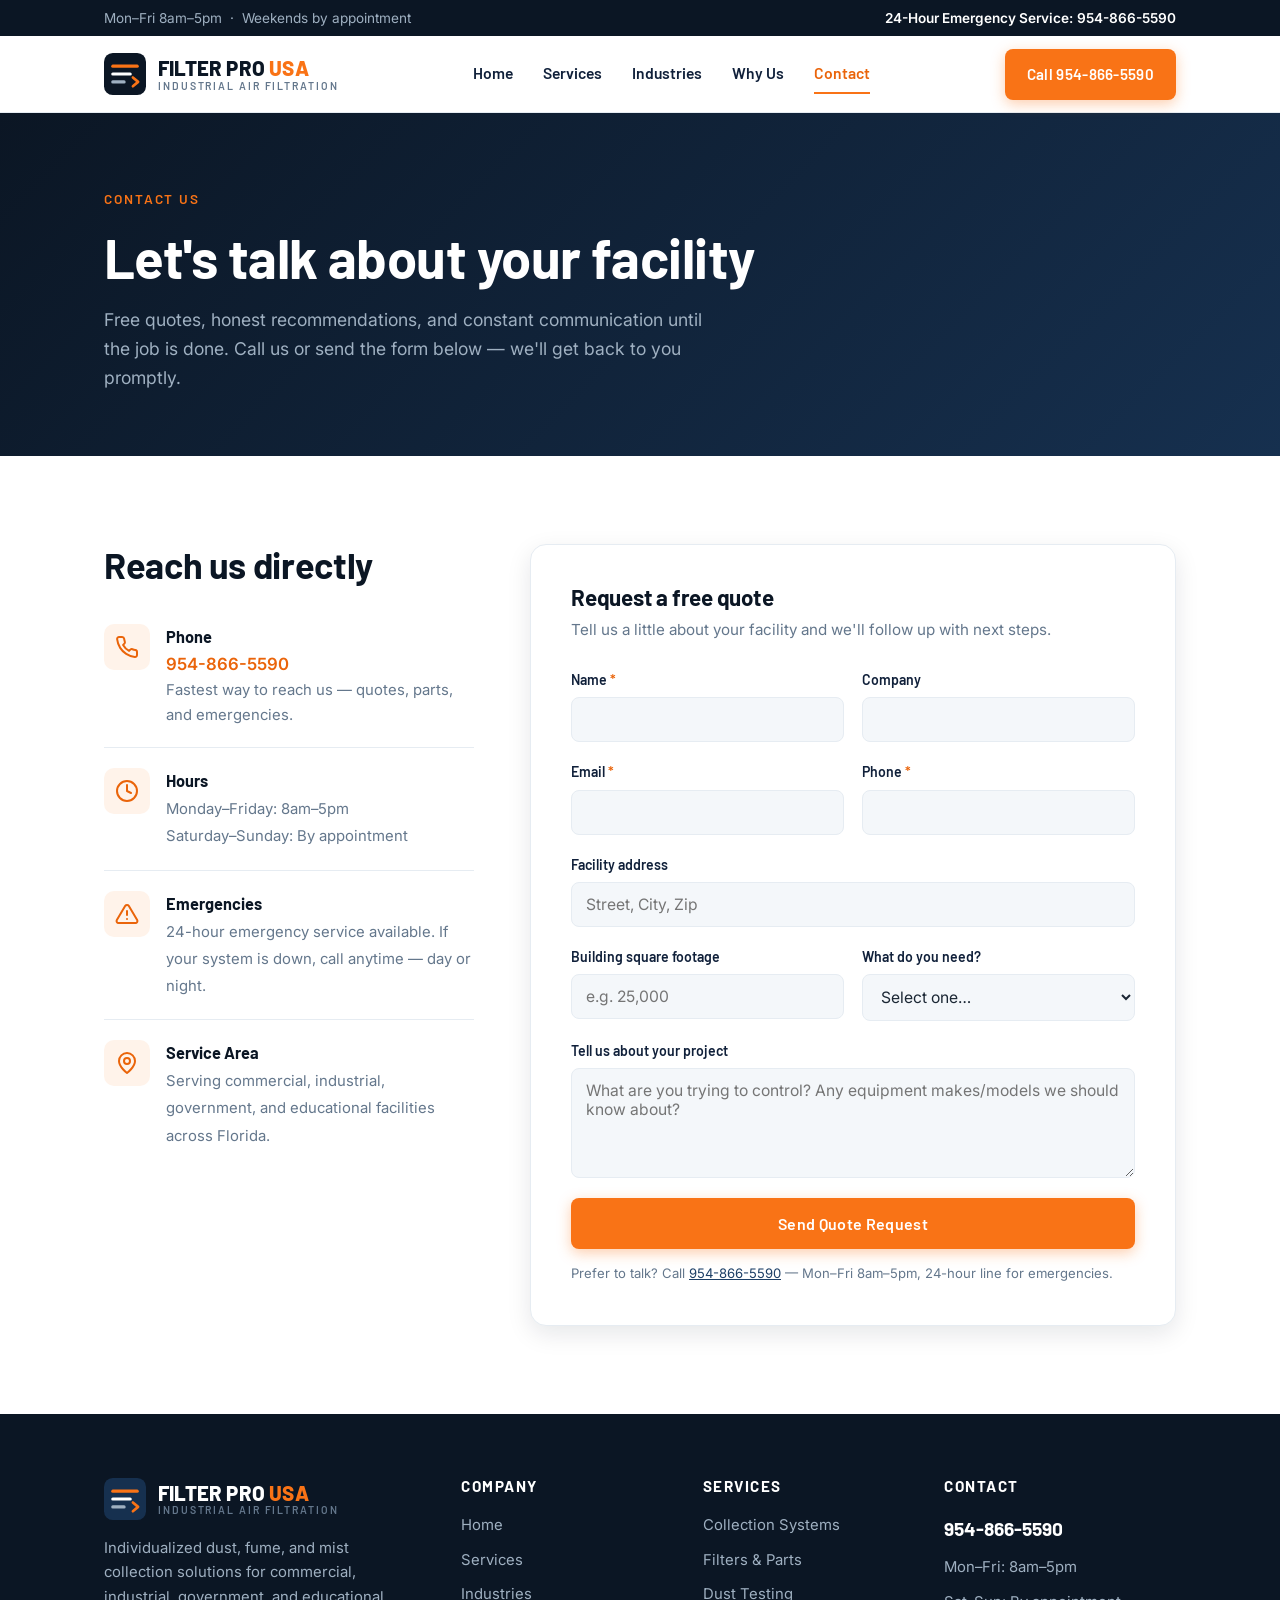
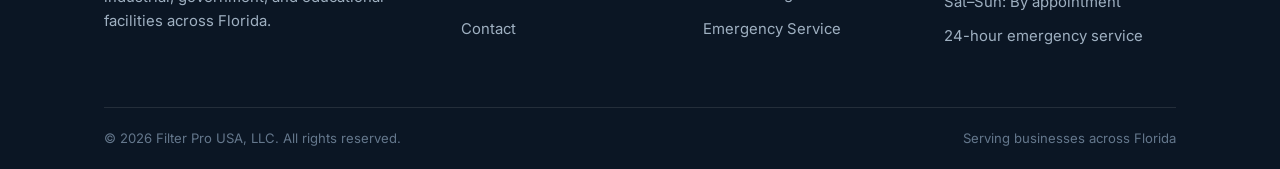
==== contact.html @ c7f6d7f3 "Rebuild Filter Pro USA website Complete ground-up rebuild of filterprousa.com as a static site:  - H" ====
<!DOCTYPE html>
<html lang="en">
<head>
  <meta charset="UTF-8">
  <meta name="viewport" content="width=device-width, initial-scale=1.0">
  <title>Contact Us | Filter Pro USA — Free Quotes, 954-866-5590</title>
  <meta name="description" content="Request a free quote from Filter Pro USA. Call 954-866-5590 — Mon–Fri 8am–5pm, weekends by appointment, 24-hour emergency service available across Florida.">
  <link rel="preconnect" href="https://fonts.googleapis.com">
  <link rel="preconnect" href="https://fonts.gstatic.com" crossorigin>
  <link href="https://fonts.googleapis.com/css2?family=Barlow:wght@600;700;800&family=Inter:wght@400;500;600&display=swap" rel="stylesheet">
  <link rel="stylesheet" href="css/styles.css">
  <link rel="icon" type="image/svg+xml" href="assets/favicon.svg">
</head>
<body>

  <div class="topbar">
    <div class="container">
      <div class="hours">
        <span>Mon–Fri 8am–5pm &nbsp;·&nbsp; Weekends by appointment</span>
      </div>
      <div>
        <strong>24-Hour Emergency Service:</strong>
        <a href="tel:9548665590">954-866-5590</a>
      </div>
    </div>
  </div>

  <header class="site-header">
    <div class="container nav-wrap">
      <a class="brand" href="index.html">
        <svg class="brand-mark" viewBox="0 0 48 48" fill="none" xmlns="http://www.w3.org/2000/svg" aria-hidden="true">
          <rect width="48" height="48" rx="10" fill="#0b1624"/>
          <path d="M10 15h28" stroke="#f97316" stroke-width="3.5" stroke-linecap="round"/>
          <path d="M10 24h20" stroke="#ffffff" stroke-width="3.5" stroke-linecap="round"/>
          <path d="M10 33h13" stroke="#9fb0c1" stroke-width="3.5" stroke-linecap="round"/>
          <path d="M33 28l6 5-6 5" stroke="#f97316" stroke-width="3" stroke-linecap="round" stroke-linejoin="round" fill="none"/>
        </svg>
        <span class="brand-text">
          <span class="brand-name">FILTER PRO <span>USA</span></span>
          <span class="brand-tag">Industrial Air Filtration</span>
        </span>
      </a>

      <nav class="main-nav" id="mainNav">
        <a href="index.html">Home</a>
        <a href="services.html">Services</a>
        <a href="index.html#industries">Industries</a>
        <a href="index.html#why-us">Why Us</a>
        <a href="contact.html" class="active">Contact</a>
      </nav>

      <div class="nav-cta">
        <a class="btn btn-primary" href="tel:9548665590">Call 954-866-5590</a>
      </div>

      <button class="nav-toggle" id="navToggle" aria-label="Toggle navigation" aria-expanded="false">
        <span></span><span></span><span></span>
      </button>
    </div>
  </header>

  <section class="page-hero">
    <div class="container">
      <span class="kicker">Contact Us</span>
      <h1>Let's talk about your facility</h1>
      <p>
        Free quotes, honest recommendations, and constant communication until the job
        is done. Call us or send the form below — we'll get back to you promptly.
      </p>
    </div>
  </section>

  <section class="block">
    <div class="container contact-layout">

      <div class="contact-info">
        <h2>Reach us directly</h2>

        <div class="info-card">
          <div class="svc-icon">
            <svg viewBox="0 0 24 24" fill="none" stroke="currentColor" stroke-width="2" stroke-linecap="round" stroke-linejoin="round" aria-hidden="true"><path d="M22 16.92v3a2 2 0 0 1-2.18 2 19.79 19.79 0 0 1-8.63-3.07 19.5 19.5 0 0 1-6-6 19.79 19.79 0 0 1-3.07-8.67A2 2 0 0 1 4.11 2h3a2 2 0 0 1 2 1.72c.127.96.361 1.903.7 2.81a2 2 0 0 1-.45 2.11L8.09 9.91a16 16 0 0 0 6 6l1.27-1.27a2 2 0 0 1 2.11-.45c.907.339 1.85.573 2.81.7A2 2 0 0 1 22 16.92z"/></svg>
          </div>
          <div>
            <strong>Phone</strong>
            <a href="tel:9548665590">954-866-5590</a>
            <p>Fastest way to reach us — quotes, parts, and emergencies.</p>
          </div>
        </div>

        <div class="info-card">
          <div class="svc-icon">
            <svg viewBox="0 0 24 24" fill="none" stroke="currentColor" stroke-width="2" stroke-linecap="round" stroke-linejoin="round" aria-hidden="true"><circle cx="12" cy="12" r="10"/><polyline points="12 6 12 12 16 14"/></svg>
          </div>
          <div>
            <strong>Hours</strong>
            <span>Monday–Friday: 8am–5pm<br>Saturday–Sunday: By appointment</span>
          </div>
        </div>

        <div class="info-card">
          <div class="svc-icon">
            <svg viewBox="0 0 24 24" fill="none" stroke="currentColor" stroke-width="2" stroke-linecap="round" stroke-linejoin="round" aria-hidden="true"><path d="M12 9v4"/><path d="M12 17h.01"/><path d="M10.29 3.86 1.82 18a2 2 0 0 0 1.71 3h16.94a2 2 0 0 0 1.71-3L13.71 3.86a2 2 0 0 0-3.42 0z"/></svg>
          </div>
          <div>
            <strong>Emergencies</strong>
            <span>24-hour emergency service available. If your system is down, call anytime — day or night.</span>
          </div>
        </div>

        <div class="info-card">
          <div class="svc-icon">
            <svg viewBox="0 0 24 24" fill="none" stroke="currentColor" stroke-width="2" stroke-linecap="round" stroke-linejoin="round" aria-hidden="true"><path d="M20 10c0 6-8 12-8 12s-8-6-8-12a8 8 0 0 1 16 0Z"/><circle cx="12" cy="10" r="3"/></svg>
          </div>
          <div>
            <strong>Service Area</strong>
            <span>Serving commercial, industrial, government, and educational facilities across Florida.</span>
          </div>
        </div>
      </div>

      <div class="contact-form-panel">
        <h2>Request a free quote</h2>
        <p>Tell us a little about your facility and we'll follow up with next steps.</p>

        <form id="quoteForm" method="POST" action="#">
          <div class="form-grid">
            <div class="form-field">
              <label for="name">Name <span class="req">*</span></label>
              <input type="text" id="name" name="name" required autocomplete="name">
            </div>
            <div class="form-field">
              <label for="company">Company</label>
              <input type="text" id="company" name="company" autocomplete="organization">
            </div>
            <div class="form-field">
              <label for="email">Email <span class="req">*</span></label>
              <input type="email" id="email" name="email" required autocomplete="email">
            </div>
            <div class="form-field">
              <label for="phone">Phone <span class="req">*</span></label>
              <input type="tel" id="phone" name="phone" required autocomplete="tel">
            </div>
            <div class="form-field full">
              <label for="address">Facility address</label>
              <input type="text" id="address" name="address" placeholder="Street, City, Zip" autocomplete="street-address">
            </div>
            <div class="form-field">
              <label for="sqft">Building square footage</label>
              <input type="text" id="sqft" name="sqft" inputmode="numeric" placeholder="e.g. 25,000">
            </div>
            <div class="form-field">
              <label for="topic">What do you need?</label>
              <select id="topic" name="topic">
                <option value="">Select one…</option>
                <option>New collection system</option>
                <option>Replacement filters / parts</option>
                <option>Combustible dust testing</option>
                <option>Service / repair</option>
                <option>Something else</option>
              </select>
            </div>
            <div class="form-field full">
              <label for="message">Tell us about your project</label>
              <textarea id="message" name="message" placeholder="What are you trying to control? Any equipment makes/models we should know about?"></textarea>
            </div>
          </div>

          <button class="btn btn-primary" type="submit">Send Quote Request</button>
          <p class="form-note">
            Prefer to talk? Call <a href="tel:9548665590">954-866-5590</a> — Mon–Fri 8am–5pm,
            24-hour line for emergencies.
          </p>
        </form>
      </div>

    </div>
  </section>

  <footer class="site-footer">
    <div class="container">
      <div class="footer-grid">
        <div class="footer-brand">
          <a class="brand" href="index.html">
            <svg class="brand-mark" viewBox="0 0 48 48" fill="none" xmlns="http://www.w3.org/2000/svg" aria-hidden="true">
              <rect width="48" height="48" rx="10" fill="#16304f"/>
              <path d="M10 15h28" stroke="#f97316" stroke-width="3.5" stroke-linecap="round"/>
              <path d="M10 24h20" stroke="#ffffff" stroke-width="3.5" stroke-linecap="round"/>
              <path d="M10 33h13" stroke="#9fb0c1" stroke-width="3.5" stroke-linecap="round"/>
              <path d="M33 28l6 5-6 5" stroke="#f97316" stroke-width="3" stroke-linecap="round" stroke-linejoin="round" fill="none"/>
            </svg>
            <span class="brand-text">
              <span class="brand-name">FILTER PRO <span>USA</span></span>
              <span class="brand-tag">Industrial Air Filtration</span>
            </span>
          </a>
          <p>Individualized dust, fume, and mist collection solutions for commercial, industrial, government, and educational facilities across Florida.</p>
        </div>

        <div>
          <h4>Company</h4>
          <ul>
            <li><a href="index.html">Home</a></li>
            <li><a href="services.html">Services</a></li>
            <li><a href="index.html#industries">Industries</a></li>
            <li><a href="contact.html">Contact</a></li>
          </ul>
        </div>

        <div>
          <h4>Services</h4>
          <ul>
            <li><a href="services.html#collection">Collection Systems</a></li>
            <li><a href="services.html#filters">Filters &amp; Parts</a></li>
            <li><a href="services.html#testing">Dust Testing</a></li>
            <li><a href="services.html#service">Emergency Service</a></li>
          </ul>
        </div>

        <div>
          <h4>Contact</h4>
          <ul>
            <li><a class="footer-phone" href="tel:9548665590">954-866-5590</a></li>
            <li>Mon–Fri: 8am–5pm</li>
            <li>Sat–Sun: By appointment</li>
            <li>24-hour emergency service</li>
          </ul>
        </div>
      </div>

      <div class="footer-bottom">
        <span>© 2026 Filter Pro USA, LLC. All rights reserved.</span>
        <span>Serving businesses across Florida</span>
      </div>
    </div>
  </footer>

  <a class="mobile-call" href="tel:9548665590">📞 Call 954-866-5590</a>

  <script src="js/main.js"></script>
</body>
</html>
---- css/styles.css ----
/* ============================================
   Filter Pro USA — Site Styles
   ============================================ */

:root {
  --navy-900: #0b1624;
  --navy-800: #10203a;
  --navy-700: #16304f;
  --navy-600: #1d3f66;
  --steel-100: #f4f7fa;
  --steel-200: #e6ecf2;
  --steel-400: #9fb0c1;
  --steel-500: #64778c;
  --ink: #1b2734;
  --orange-500: #f97316;
  --orange-600: #ea640a;
  --orange-050: #fff3ea;
  --white: #ffffff;
  --radius: 12px;
  --shadow-sm: 0 1px 3px rgba(11, 22, 36, 0.08);
  --shadow-md: 0 8px 24px rgba(11, 22, 36, 0.10);
  --shadow-lg: 0 16px 48px rgba(11, 22, 36, 0.16);
  --container: 1120px;
  --font-head: "Barlow", "Helvetica Neue", Arial, sans-serif;
  --font-body: "Inter", -apple-system, BlinkMacSystemFont, "Segoe UI", Roboto, sans-serif;
}

* { margin: 0; padding: 0; box-sizing: border-box; }

html { scroll-behavior: smooth; }

body {
  font-family: var(--font-body);
  font-size: 16.5px;
  line-height: 1.65;
  color: var(--ink);
  background: var(--white);
  -webkit-font-smoothing: antialiased;
}

img, svg { max-width: 100%; display: block; }

a { color: var(--navy-600); }

.container {
  max-width: var(--container);
  margin: 0 auto;
  padding: 0 24px;
}

/* ---------- Typography ---------- */

h1, h2, h3, h4 {
  font-family: var(--font-head);
  font-weight: 700;
  line-height: 1.15;
  color: var(--navy-900);
  letter-spacing: -0.01em;
}

h1 { font-size: clamp(2.1rem, 4.6vw, 3.4rem); }
h2 { font-size: clamp(1.6rem, 3vw, 2.25rem); }
h3 { font-size: 1.25rem; }

.kicker {
  display: inline-block;
  font-family: var(--font-head);
  font-weight: 600;
  font-size: 0.85rem;
  letter-spacing: 0.14em;
  text-transform: uppercase;
  color: var(--orange-600);
  margin-bottom: 12px;
}

.section-intro {
  max-width: 640px;
  color: var(--steel-500);
  margin-top: 14px;
  font-size: 1.05rem;
}

/* ---------- Buttons ---------- */

.btn {
  display: inline-flex;
  align-items: center;
  gap: 9px;
  font-family: var(--font-head);
  font-weight: 600;
  font-size: 1rem;
  letter-spacing: 0.02em;
  padding: 14px 26px;
  border-radius: 8px;
  text-decoration: none;
  border: 2px solid transparent;
  cursor: pointer;
  transition: transform 0.15s ease, box-shadow 0.15s ease, background 0.15s ease;
}

.btn:hover { transform: translateY(-1px); }
.btn:active { transform: translateY(0); }

.btn-primary {
  background: var(--orange-500);
  color: #fff;
  box-shadow: 0 4px 14px rgba(249, 115, 22, 0.35);
}
.btn-primary:hover { background: var(--orange-600); }

.btn-outline-light {
  border-color: rgba(255, 255, 255, 0.45);
  color: #fff;
  background: rgba(255, 255, 255, 0.06);
}
.btn-outline-light:hover { background: rgba(255, 255, 255, 0.14); }

.btn-outline-dark {
  border-color: var(--navy-700);
  color: var(--navy-800);
  background: transparent;
}
.btn-outline-dark:hover { background: var(--steel-100); }

/* ---------- Top utility bar ---------- */

.topbar {
  background: var(--navy-900);
  color: var(--steel-400);
  font-size: 0.85rem;
  padding: 7px 0;
}

.topbar .container {
  display: flex;
  justify-content: space-between;
  align-items: center;
  gap: 16px;
}

.topbar strong { color: #fff; font-weight: 600; }
.topbar a { color: #fff; text-decoration: none; font-weight: 600; }
.topbar a:hover { color: var(--orange-500); }

.topbar .hours { display: flex; align-items: center; gap: 8px; }

/* ---------- Header / Nav ---------- */

.site-header {
  position: sticky;
  top: 0;
  z-index: 50;
  background: rgba(255, 255, 255, 0.96);
  backdrop-filter: blur(8px);
  border-bottom: 1px solid var(--steel-200);
}

.nav-wrap {
  display: flex;
  align-items: center;
  justify-content: space-between;
  height: 76px;
  gap: 24px;
}

.brand {
  display: flex;
  align-items: center;
  gap: 12px;
  text-decoration: none;
}

.brand-mark {
  width: 42px;
  height: 42px;
  flex-shrink: 0;
}

.brand-text {
  font-family: var(--font-head);
  line-height: 1.05;
  white-space: nowrap;
}

.brand-text .brand-name {
  display: block;
  font-size: 1.28rem;
  font-weight: 800;
  color: var(--navy-900);
  letter-spacing: 0.01em;
}

.brand-text .brand-name span { color: var(--orange-500); }

.brand-text .brand-tag {
  display: block;
  font-size: 0.66rem;
  font-weight: 600;
  letter-spacing: 0.18em;
  text-transform: uppercase;
  color: var(--steel-500);
}

.main-nav {
  display: flex;
  align-items: center;
  gap: 30px;
}

.main-nav a {
  font-family: var(--font-head);
  font-weight: 600;
  font-size: 0.98rem;
  white-space: nowrap;
  color: var(--navy-800);
  text-decoration: none;
  padding: 6px 0;
  border-bottom: 2px solid transparent;
  transition: color 0.15s ease, border-color 0.15s ease;
}

.main-nav a:hover { color: var(--orange-600); }
.main-nav a.active {
  color: var(--orange-600);
  border-bottom-color: var(--orange-500);
}

.nav-cta { white-space: nowrap; }
.nav-cta .btn { padding: 11px 20px; font-size: 0.95rem; }

.nav-toggle {
  display: none;
  background: none;
  border: none;
  cursor: pointer;
  padding: 8px;
}

.nav-toggle span {
  display: block;
  width: 24px;
  height: 2.5px;
  background: var(--navy-900);
  margin: 5px 0;
  border-radius: 2px;
  transition: transform 0.2s ease, opacity 0.2s ease;
}

/* ---------- Hero ---------- */

.hero {
  position: relative;
  background: linear-gradient(135deg, var(--navy-900) 0%, var(--navy-800) 55%, var(--navy-700) 100%);
  color: #fff;
  overflow: hidden;
}

.hero-flow {
  position: absolute;
  inset: 0;
  width: 100%;
  height: 100%;
  opacity: 0.55;
  pointer-events: none;
}

.hero-inner {
  position: relative;
  padding: 96px 0 110px;
  max-width: 660px;
}

.hero h1 { color: #fff; margin: 18px 0 20px; }
.hero h1 em {
  font-style: normal;
  color: var(--orange-500);
}

.hero p.lede {
  font-size: 1.15rem;
  color: var(--steel-400);
  max-width: 560px;
  margin-bottom: 34px;
}

.hero .kicker { color: var(--orange-500); }

.hero-actions { display: flex; gap: 14px; flex-wrap: wrap; }

.hero-badges {
  display: flex;
  flex-wrap: wrap;
  gap: 10px 26px;
  margin-top: 44px;
  padding-top: 26px;
  border-top: 1px solid rgba(255, 255, 255, 0.14);
}

.hero-badges li {
  list-style: none;
  display: flex;
  align-items: center;
  gap: 9px;
  font-size: 0.92rem;
  font-weight: 500;
  color: var(--steel-200);
}

.hero-badges svg { width: 18px; height: 18px; color: var(--orange-500); flex-shrink: 0; }

/* ---------- Trust strip ---------- */

.trust-strip {
  background: var(--navy-800);
  border-top: 1px solid rgba(255,255,255,0.08);
}

.trust-strip .container {
  display: grid;
  grid-template-columns: repeat(4, 1fr);
  gap: 20px;
  padding-top: 26px;
  padding-bottom: 26px;
}

.trust-item {
  display: flex;
  gap: 14px;
  align-items: flex-start;
}

.trust-item svg {
  width: 26px;
  height: 26px;
  color: var(--orange-500);
  flex-shrink: 0;
  margin-top: 2px;
}

.trust-item strong {
  display: block;
  font-family: var(--font-head);
  color: #fff;
  font-size: 0.98rem;
}

.trust-item small { color: var(--steel-400); font-size: 0.82rem; line-height: 1.4; display: block; }

/* ---------- Sections ---------- */

section.block { padding: 88px 0; }
section.block.tint { background: var(--steel-100); }

.section-head { margin-bottom: 48px; }
.section-head.center { text-align: center; }
.section-head.center .section-intro { margin-left: auto; margin-right: auto; }

/* ---------- Service cards ---------- */

.card-grid {
  display: grid;
  grid-template-columns: repeat(auto-fit, minmax(250px, 1fr));
  gap: 24px;
}

.svc-card {
  background: var(--white);
  border: 1px solid var(--steel-200);
  border-radius: var(--radius);
  padding: 30px 26px;
  box-shadow: var(--shadow-sm);
  display: flex;
  flex-direction: column;
  transition: box-shadow 0.2s ease, transform 0.2s ease, border-color 0.2s ease;
}

.svc-card:hover {
  box-shadow: var(--shadow-md);
  transform: translateY(-3px);
  border-color: var(--steel-400);
}

.svc-icon {
  width: 52px;
  height: 52px;
  border-radius: 10px;
  background: var(--orange-050);
  color: var(--orange-600);
  display: flex;
  align-items: center;
  justify-content: center;
  margin-bottom: 20px;
}

.svc-icon svg { width: 28px; height: 28px; }

.svc-card h3 { margin-bottom: 10px; }
.svc-card p { color: var(--steel-500); font-size: 0.96rem; flex-grow: 1; }

.svc-card .learn {
  margin-top: 18px;
  font-family: var(--font-head);
  font-weight: 600;
  font-size: 0.92rem;
  color: var(--orange-600);
  text-decoration: none;
  display: inline-flex;
  align-items: center;
  gap: 6px;
}
.svc-card .learn:hover { text-decoration: underline; }

/* ---------- Industries ---------- */

.industry-grid {
  display: grid;
  grid-template-columns: repeat(auto-fit, minmax(220px, 1fr));
  gap: 16px;
}

.industry {
  display: flex;
  align-items: center;
  gap: 14px;
  background: var(--white);
  border: 1px solid var(--steel-200);
  border-radius: 10px;
  padding: 18px 20px;
  font-family: var(--font-head);
  font-weight: 600;
  color: var(--navy-800);
  box-shadow: var(--shadow-sm);
}

.industry svg {
  width: 24px;
  height: 24px;
  color: var(--orange-500);
  flex-shrink: 0;
}

/* ---------- Why us / split ---------- */

.split {
  display: grid;
  grid-template-columns: 1fr 1fr;
  gap: 64px;
  align-items: center;
}

.why-list { list-style: none; margin-top: 8px; }

.why-list li {
  display: flex;
  gap: 16px;
  padding: 18px 0;
  border-bottom: 1px solid var(--steel-200);
}

.why-list li:last-child { border-bottom: none; }

.why-list .check {
  width: 30px;
  height: 30px;
  border-radius: 50%;
  background: var(--orange-050);
  color: var(--orange-600);
  display: flex;
  align-items: center;
  justify-content: center;
  flex-shrink: 0;
  margin-top: 3px;
}

.why-list .check svg { width: 16px; height: 16px; }

.why-list strong {
  display: block;
  font-family: var(--font-head);
  font-size: 1.06rem;
  color: var(--navy-900);
  margin-bottom: 3px;
}

.why-list p { color: var(--steel-500); font-size: 0.95rem; }

/* Stat panel */
.stat-panel {
  background: linear-gradient(160deg, var(--navy-800), var(--navy-900));
  border-radius: 16px;
  padding: 44px 40px;
  color: #fff;
  box-shadow: var(--shadow-lg);
}

.stat-panel h3 { color: #fff; font-size: 1.35rem; margin-bottom: 26px; }

.stat-grid {
  display: grid;
  grid-template-columns: 1fr 1fr;
  gap: 26px 20px;
}

.stat b {
  display: block;
  font-family: var(--font-head);
  font-size: 1.9rem;
  font-weight: 800;
  color: var(--orange-500);
  line-height: 1.1;
}

.stat span { font-size: 0.88rem; color: var(--steel-400); }

/* ---------- Process ---------- */

.process-grid {
  display: grid;
  grid-template-columns: repeat(4, 1fr);
  gap: 24px;
  counter-reset: step;
}

.step {
  position: relative;
  background: var(--white);
  border: 1px solid var(--steel-200);
  border-radius: var(--radius);
  padding: 28px 24px 24px;
  box-shadow: var(--shadow-sm);
}

.step-num {
  font-family: var(--font-head);
  font-weight: 800;
  font-size: 2.4rem;
  color: var(--steel-200);
  line-height: 1;
  margin-bottom: 12px;
}

.step h3 { font-size: 1.08rem; margin-bottom: 8px; }
.step p { color: var(--steel-500); font-size: 0.92rem; }

/* ---------- CTA band ---------- */

.cta-band {
  background: linear-gradient(120deg, var(--navy-900), var(--navy-700));
  color: #fff;
  padding: 72px 0;
  position: relative;
  overflow: hidden;
}

.cta-band .container {
  display: flex;
  align-items: center;
  justify-content: space-between;
  gap: 36px;
  flex-wrap: wrap;
  position: relative;
}

.cta-band h2 { color: #fff; margin-bottom: 10px; }
.cta-band p { color: var(--steel-400); max-width: 480px; }

.cta-actions { display: flex; gap: 14px; flex-wrap: wrap; }

.cta-phone {
  display: block;
  font-family: var(--font-head);
  font-weight: 800;
  font-size: 1.6rem;
  color: #fff;
  text-decoration: none;
  margin-top: 6px;
}
.cta-phone:hover { color: var(--orange-500); }

/* ---------- Page hero (interior pages) ---------- */

.page-hero {
  background: linear-gradient(135deg, var(--navy-900), var(--navy-700));
  color: #fff;
  padding: 72px 0 64px;
  position: relative;
  overflow: hidden;
}

.page-hero h1 { color: #fff; margin-top: 14px; }
.page-hero p {
  color: var(--steel-400);
  max-width: 620px;
  margin-top: 16px;
  font-size: 1.1rem;
}
.page-hero .kicker { color: var(--orange-500); margin-bottom: 0; }

/* ---------- Service detail rows ---------- */

.svc-detail {
  display: grid;
  grid-template-columns: 88px 1fr;
  gap: 28px;
  padding: 44px 0;
  border-bottom: 1px solid var(--steel-200);
}

.svc-detail:last-of-type { border-bottom: none; }

.svc-detail .svc-icon {
  width: 72px;
  height: 72px;
  border-radius: 14px;
  margin-bottom: 0;
}

.svc-detail .svc-icon svg { width: 36px; height: 36px; }

.svc-detail h2 { font-size: 1.5rem; margin-bottom: 12px; }
.svc-detail p { color: var(--steel-500); max-width: 720px; }

.svc-detail ul {
  margin: 16px 0 0;
  padding-left: 0;
  list-style: none;
  display: grid;
  grid-template-columns: repeat(auto-fit, minmax(260px, 1fr));
  gap: 10px 28px;
}

.svc-detail ul li {
  display: flex;
  align-items: flex-start;
  gap: 10px;
  font-size: 0.95rem;
  color: var(--ink);
}

.svc-detail ul li svg {
  width: 17px;
  height: 17px;
  color: var(--orange-500);
  flex-shrink: 0;
  margin-top: 4px;
}

.svc-detail .btn { margin-top: 22px; }

/* ---------- Contact page ---------- */

.contact-layout {
  display: grid;
  grid-template-columns: 1fr 1.25fr;
  gap: 56px;
  align-items: start;
}

.contact-info h2 { margin-bottom: 18px; }

.info-card {
  display: flex;
  gap: 16px;
  align-items: flex-start;
  padding: 20px 0;
  border-bottom: 1px solid var(--steel-200);
}

.info-card:last-child { border-bottom: none; }

.info-card .svc-icon {
  width: 46px;
  height: 46px;
  margin-bottom: 0;
  flex-shrink: 0;
}

.info-card .svc-icon svg { width: 24px; height: 24px; }

.info-card strong {
  display: block;
  font-family: var(--font-head);
  font-size: 1.02rem;
  color: var(--navy-900);
}

.info-card a {
  color: var(--orange-600);
  font-weight: 600;
  text-decoration: none;
  font-size: 1.05rem;
}
.info-card a:hover { text-decoration: underline; }

.info-card p, .info-card span { color: var(--steel-500); font-size: 0.93rem; }

.contact-form-panel {
  background: var(--white);
  border: 1px solid var(--steel-200);
  border-radius: 16px;
  padding: 40px;
  box-shadow: var(--shadow-md);
}

.contact-form-panel h2 { font-size: 1.4rem; margin-bottom: 6px; }
.contact-form-panel > p { color: var(--steel-500); font-size: 0.95rem; margin-bottom: 26px; }

.form-grid {
  display: grid;
  grid-template-columns: 1fr 1fr;
  gap: 18px;
}

.form-field { display: flex; flex-direction: column; gap: 6px; }
.form-field.full { grid-column: 1 / -1; }

.form-field label {
  font-family: var(--font-head);
  font-weight: 600;
  font-size: 0.88rem;
  color: var(--navy-800);
}

.form-field label .req { color: var(--orange-600); }

.form-field input,
.form-field select,
.form-field textarea {
  font-family: var(--font-body);
  font-size: 0.98rem;
  padding: 12px 14px;
  border: 1.5px solid var(--steel-200);
  border-radius: 8px;
  background: var(--steel-100);
  color: var(--ink);
  transition: border-color 0.15s ease, background 0.15s ease;
}

.form-field input:focus,
.form-field select:focus,
.form-field textarea:focus {
  outline: none;
  border-color: var(--orange-500);
  background: #fff;
}

.form-field textarea { resize: vertical; min-height: 110px; }

.form-note { font-size: 0.82rem; color: var(--steel-500); margin-top: 14px; }

.contact-form-panel .btn { width: 100%; justify-content: center; margin-top: 20px; }

/* ---------- Footer ---------- */

.site-footer {
  background: var(--navy-900);
  color: var(--steel-400);
  padding: 64px 0 0;
  font-size: 0.93rem;
}

.footer-grid {
  display: grid;
  grid-template-columns: 1.6fr 1fr 1fr 1.2fr;
  gap: 48px;
  padding-bottom: 48px;
}

.site-footer h4 {
  color: #fff;
  font-size: 0.95rem;
  letter-spacing: 0.1em;
  text-transform: uppercase;
  margin-bottom: 18px;
}

.site-footer ul { list-style: none; }
.site-footer li { margin-bottom: 10px; }

.site-footer a { color: var(--steel-400); text-decoration: none; }
.site-footer a:hover { color: var(--orange-500); }

.footer-brand .brand-text .brand-name { color: #fff; }
.footer-brand .brand-text .brand-tag { color: var(--steel-500); }
.footer-brand p { margin-top: 16px; max-width: 300px; }

.footer-phone {
  font-family: var(--font-head);
  font-weight: 700;
  font-size: 1.2rem;
  color: #fff !important;
}

.footer-bottom {
  border-top: 1px solid rgba(255,255,255,0.1);
  padding: 20px 0;
  display: flex;
  justify-content: space-between;
  gap: 12px;
  flex-wrap: wrap;
  font-size: 0.82rem;
  color: var(--steel-500);
}

/* ---------- Sticky mobile call button ---------- */

.mobile-call {
  display: none;
  position: fixed;
  bottom: 18px;
  left: 16px;
  right: 16px;
  z-index: 60;
  background: var(--orange-500);
  color: #fff;
  font-family: var(--font-head);
  font-weight: 700;
  font-size: 1.05rem;
  text-align: center;
  text-decoration: none;
  padding: 15px;
  border-radius: 12px;
  box-shadow: 0 8px 24px rgba(249, 115, 22, 0.45);
}

/* ---------- Responsive ---------- */

@media (max-width: 960px) {
  .trust-strip .container { grid-template-columns: repeat(2, 1fr); }
  .split { grid-template-columns: 1fr; gap: 44px; }
  .process-grid { grid-template-columns: repeat(2, 1fr); }
  .contact-layout { grid-template-columns: 1fr; gap: 44px; }
  .footer-grid { grid-template-columns: 1fr 1fr; gap: 36px; }
}

@media (max-width: 920px) {
  .nav-toggle { display: block; }
  .nav-cta { display: none; }

  .main-nav {
    position: absolute;
    top: 76px;
    left: 0;
    right: 0;
    background: #fff;
    flex-direction: column;
    align-items: stretch;
    gap: 0;
    border-bottom: 1px solid var(--steel-200);
    box-shadow: var(--shadow-md);
    display: none;
  }

  .main-nav.open { display: flex; }

  .main-nav a {
    padding: 16px 24px;
    border-bottom: 1px solid var(--steel-100);
  }

  .main-nav a.active { border-bottom-color: var(--steel-100); }
}

@media (max-width: 760px) {
  .topbar .hours { display: none; }

  .hero-inner { padding: 64px 0 72px; }

  section.block { padding: 64px 0; }

  .svc-detail { grid-template-columns: 1fr; gap: 18px; }
  .svc-detail .svc-icon { width: 56px; height: 56px; }

  .form-grid { grid-template-columns: 1fr; }
  .contact-form-panel { padding: 28px 22px; }

  .process-grid { grid-template-columns: 1fr; }

  .stat-panel { padding: 32px 26px; }

  .mobile-call { display: block; }

  .site-footer { padding-bottom: 70px; }
}
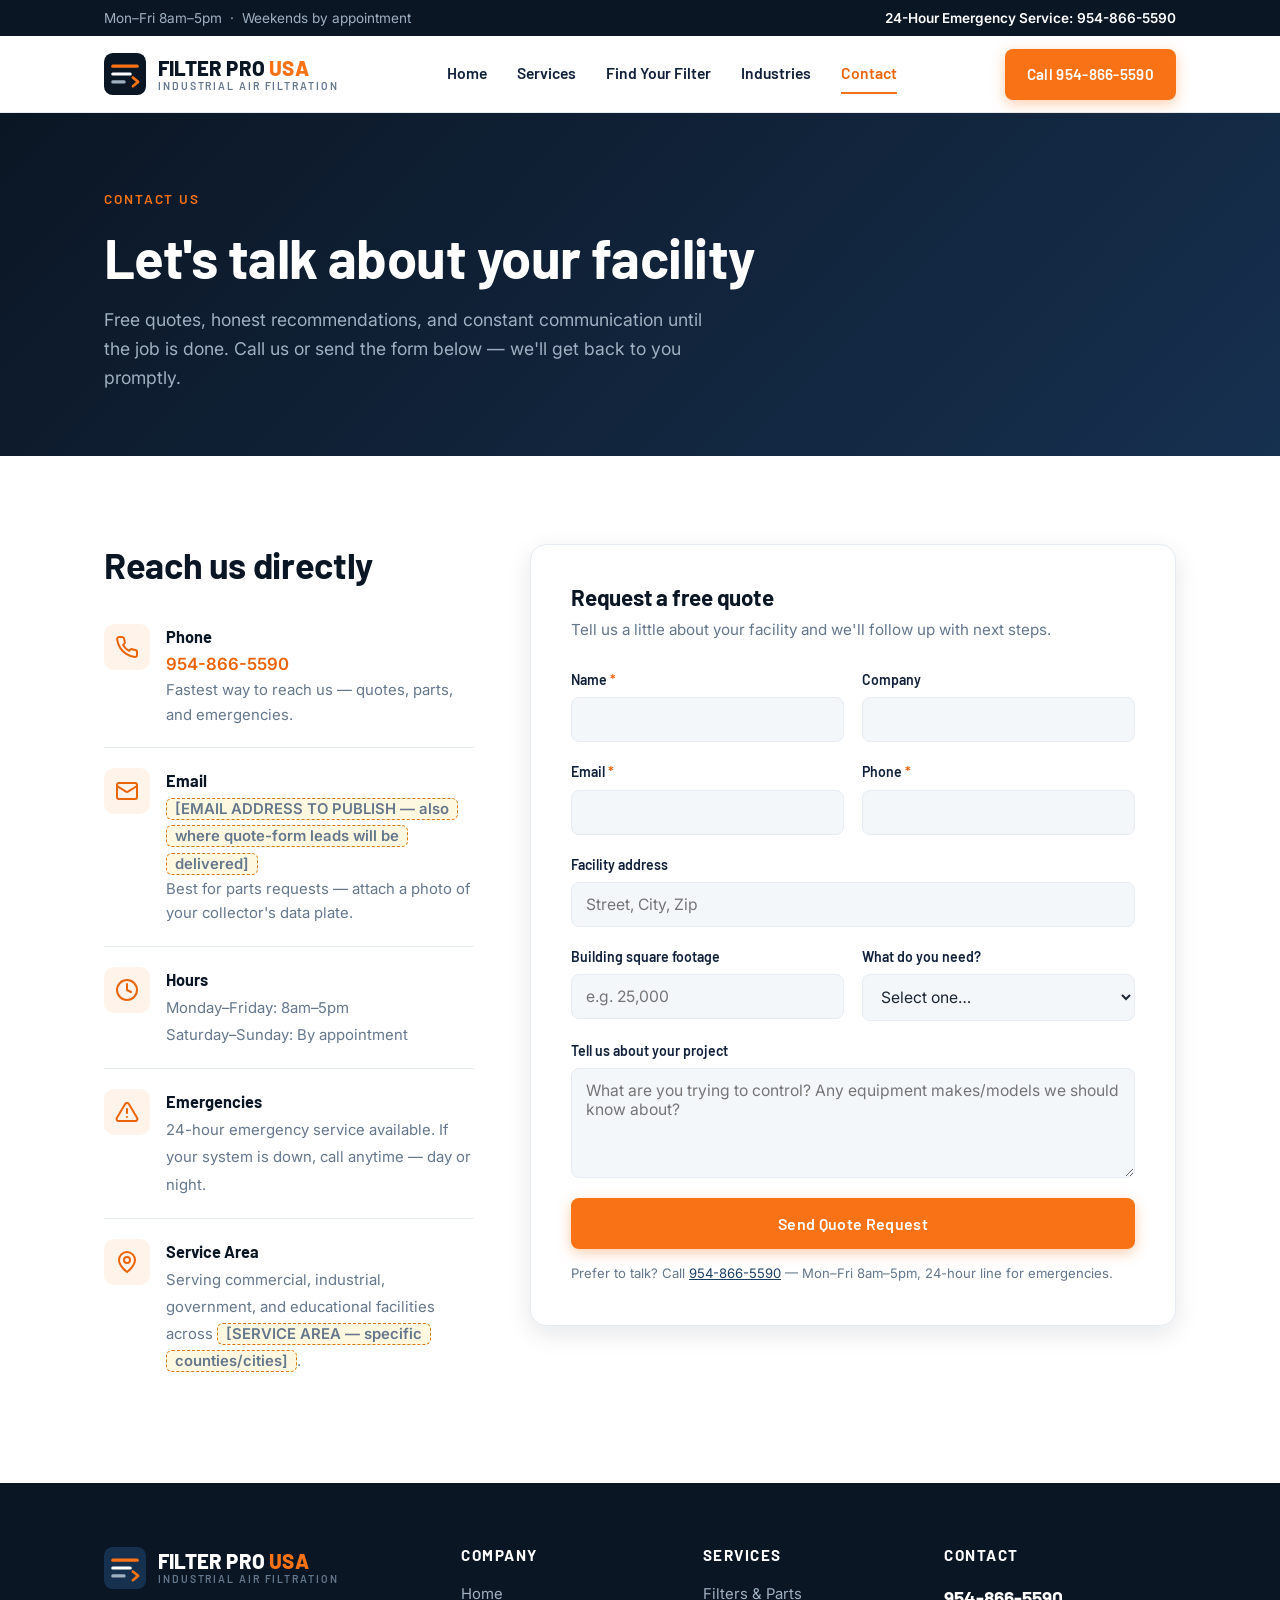
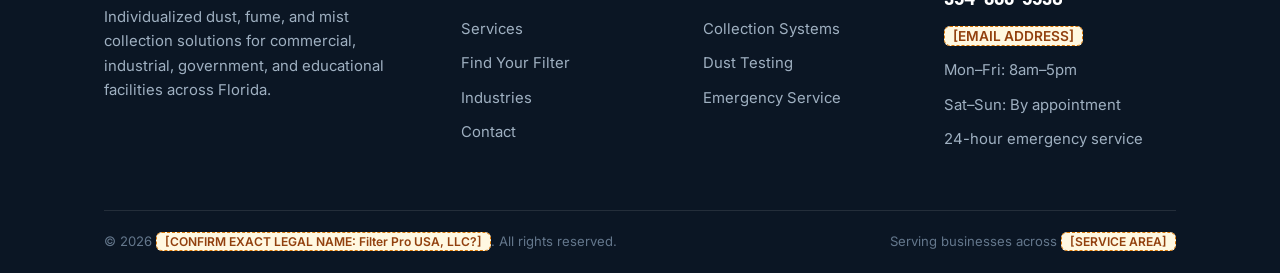
==== commit 5ac14c6d: "Restructure for marketability: buyer paths, proof slots, placeholders - Hero rewritten to name the s" ====
--- a/contact.html
+++ b/contact.html
@@ -44,8 +44,8 @@
       <nav class="main-nav" id="mainNav">
         <a href="index.html">Home</a>
         <a href="services.html">Services</a>
+        <a href="index.html#find-filter">Find Your Filter</a>
         <a href="index.html#industries">Industries</a>
-        <a href="index.html#why-us">Why Us</a>
         <a href="contact.html" class="active">Contact</a>
       </nav>
 
@@ -89,6 +89,17 @@
 
         <div class="info-card">
           <div class="svc-icon">
+            <svg viewBox="0 0 24 24" fill="none" stroke="currentColor" stroke-width="2" stroke-linecap="round" stroke-linejoin="round" aria-hidden="true"><rect x="2" y="4" width="20" height="16" rx="2"/><path d="m22 7-8.97 5.7a1.94 1.94 0 0 1-2.06 0L2 7"/></svg>
+          </div>
+          <div>
+            <strong>Email</strong>
+            <span class="ph">[EMAIL ADDRESS TO PUBLISH — also where quote-form leads will be delivered]</span>
+            <p>Best for parts requests — attach a photo of your collector's data plate.</p>
+          </div>
+        </div>
+
+        <div class="info-card">
+          <div class="svc-icon">
             <svg viewBox="0 0 24 24" fill="none" stroke="currentColor" stroke-width="2" stroke-linecap="round" stroke-linejoin="round" aria-hidden="true"><circle cx="12" cy="12" r="10"/><polyline points="12 6 12 12 16 14"/></svg>
           </div>
           <div>
@@ -113,7 +124,7 @@
           </div>
           <div>
             <strong>Service Area</strong>
-            <span>Serving commercial, industrial, government, and educational facilities across Florida.</span>
+            <span>Serving commercial, industrial, government, and educational facilities across <span class="ph">[SERVICE AREA — specific counties/cities]</span>.</span>
           </div>
         </div>
       </div>
@@ -201,6 +212,7 @@
           <ul>
             <li><a href="index.html">Home</a></li>
             <li><a href="services.html">Services</a></li>
+            <li><a href="index.html#find-filter">Find Your Filter</a></li>
             <li><a href="index.html#industries">Industries</a></li>
             <li><a href="contact.html">Contact</a></li>
           </ul>
@@ -209,8 +221,8 @@
         <div>
           <h4>Services</h4>
           <ul>
+            <li><a href="services.html#filters">Filters &amp; Parts</a></li>
             <li><a href="services.html#collection">Collection Systems</a></li>
-            <li><a href="services.html#filters">Filters &amp; Parts</a></li>
             <li><a href="services.html#testing">Dust Testing</a></li>
             <li><a href="services.html#service">Emergency Service</a></li>
           </ul>
@@ -220,6 +232,7 @@
           <h4>Contact</h4>
           <ul>
             <li><a class="footer-phone" href="tel:9548665590">954-866-5590</a></li>
+            <li><span class="ph">[EMAIL ADDRESS]</span></li>
             <li>Mon–Fri: 8am–5pm</li>
             <li>Sat–Sun: By appointment</li>
             <li>24-hour emergency service</li>
@@ -228,8 +241,8 @@
       </div>
 
       <div class="footer-bottom">
-        <span>© 2026 Filter Pro USA, LLC. All rights reserved.</span>
-        <span>Serving businesses across Florida</span>
+        <span>© 2026 <span class="ph">[CONFIRM EXACT LEGAL NAME: Filter Pro USA, LLC?]</span>. All rights reserved.</span>
+        <span>Serving businesses across <span class="ph">[SERVICE AREA]</span></span>
       </div>
     </div>
   </footer>
--- a/css/styles.css
+++ b/css/styles.css
@@ -750,6 +750,169 @@
 
 .contact-form-panel .btn { width: 100%; justify-content: center; margin-top: 20px; }
 
+/* ---------- Placeholder chips (content pending from owner) ---------- */
+
+.ph {
+  display: inline;
+  background: #fff8e1;
+  border: 1px dashed #d97706;
+  color: #92400e;
+  padding: 1px 8px;
+  border-radius: 6px;
+  font-weight: 600;
+  font-style: normal;
+  font-size: 0.92em;
+  box-decoration-break: clone;
+  -webkit-box-decoration-break: clone;
+}
+
+/* ---------- Filter finder ---------- */
+
+.finder-grid {
+  display: grid;
+  grid-template-columns: 1.1fr 1fr;
+  gap: 56px;
+  align-items: center;
+}
+
+.finder-steps { list-style: none; margin-top: 10px; }
+
+.finder-steps li {
+  display: flex;
+  gap: 18px;
+  padding: 16px 0;
+  align-items: flex-start;
+}
+
+.finder-num {
+  width: 36px;
+  height: 36px;
+  border-radius: 50%;
+  background: var(--orange-500);
+  color: #fff;
+  font-family: var(--font-head);
+  font-weight: 800;
+  font-size: 1.05rem;
+  display: flex;
+  align-items: center;
+  justify-content: center;
+  flex-shrink: 0;
+  margin-top: 2px;
+}
+
+.finder-steps strong {
+  display: block;
+  font-family: var(--font-head);
+  font-size: 1.06rem;
+  color: var(--navy-900);
+  margin-bottom: 3px;
+}
+
+.finder-steps p { color: var(--steel-500); font-size: 0.95rem; }
+
+.finder-panel {
+  background: var(--white);
+  border: 1px solid var(--steel-200);
+  border-radius: 16px;
+  padding: 36px 32px;
+  box-shadow: var(--shadow-md);
+}
+
+.finder-panel h3 { margin-bottom: 12px; }
+.finder-panel p { color: var(--steel-500); font-size: 0.95rem; margin-bottom: 14px; }
+.finder-panel .btn { width: 100%; justify-content: center; margin-top: 8px; }
+.finder-panel .btn + .btn { margin-top: 12px; }
+
+/* ---------- Testimonials ---------- */
+
+.quote-grid {
+  display: grid;
+  grid-template-columns: repeat(auto-fit, minmax(280px, 1fr));
+  gap: 24px;
+}
+
+.quote-card {
+  background: var(--white);
+  border: 1px solid var(--steel-200);
+  border-radius: var(--radius);
+  padding: 28px;
+  box-shadow: var(--shadow-sm);
+  display: flex;
+  flex-direction: column;
+}
+
+.quote-mark {
+  font-family: var(--font-head);
+  font-weight: 800;
+  font-size: 2.6rem;
+  color: var(--orange-500);
+  line-height: 1;
+}
+
+.quote-card > p {
+  color: var(--steel-500);
+  font-size: 0.97rem;
+  margin: 10px 0 18px;
+  flex-grow: 1;
+}
+
+.quote-who {
+  font-family: var(--font-head);
+  font-weight: 700;
+  color: var(--navy-900);
+}
+
+.quote-who small {
+  display: block;
+  color: var(--steel-500);
+  font-weight: 500;
+  font-size: 0.85rem;
+}
+
+/* ---------- FAQ ---------- */
+
+.faq-list { max-width: 820px; margin: 0 auto; }
+
+.faq-list details {
+  background: var(--white);
+  border: 1px solid var(--steel-200);
+  border-radius: 10px;
+  margin-bottom: 12px;
+  box-shadow: var(--shadow-sm);
+}
+
+.faq-list summary {
+  cursor: pointer;
+  list-style: none;
+  padding: 18px 22px;
+  font-family: var(--font-head);
+  font-weight: 700;
+  font-size: 1.02rem;
+  color: var(--navy-900);
+  display: flex;
+  justify-content: space-between;
+  align-items: center;
+  gap: 16px;
+}
+
+.faq-list summary::-webkit-details-marker { display: none; }
+
+.faq-list summary::after {
+  content: "+";
+  font-size: 1.4rem;
+  font-weight: 600;
+  color: var(--orange-500);
+  flex-shrink: 0;
+}
+
+.faq-list details[open] summary::after { content: "–"; }
+
+.faq-list details > div {
+  padding: 0 22px 20px;
+  color: var(--steel-500);
+  font-size: 0.96rem;
+}
+
 /* ---------- Footer ---------- */
 
 .site-footer {
@@ -828,6 +991,7 @@
 @media (max-width: 960px) {
   .trust-strip .container { grid-template-columns: repeat(2, 1fr); }
   .split { grid-template-columns: 1fr; gap: 44px; }
+  .finder-grid { grid-template-columns: 1fr; gap: 40px; }
   .process-grid { grid-template-columns: repeat(2, 1fr); }
   .contact-layout { grid-template-columns: 1fr; gap: 44px; }
   .footer-grid { grid-template-columns: 1fr 1fr; gap: 36px; }
@@ -864,6 +1028,10 @@
 @media (max-width: 760px) {
   .topbar .hours { display: none; }
 
+  /* The sticky call bar already covers "call us" on mobile — avoid a third
+     phone number in the same viewport. */
+  .hero .btn-tel { display: none; }
+
   .hero-inner { padding: 64px 0 72px; }
 
   section.block { padding: 64px 0; }
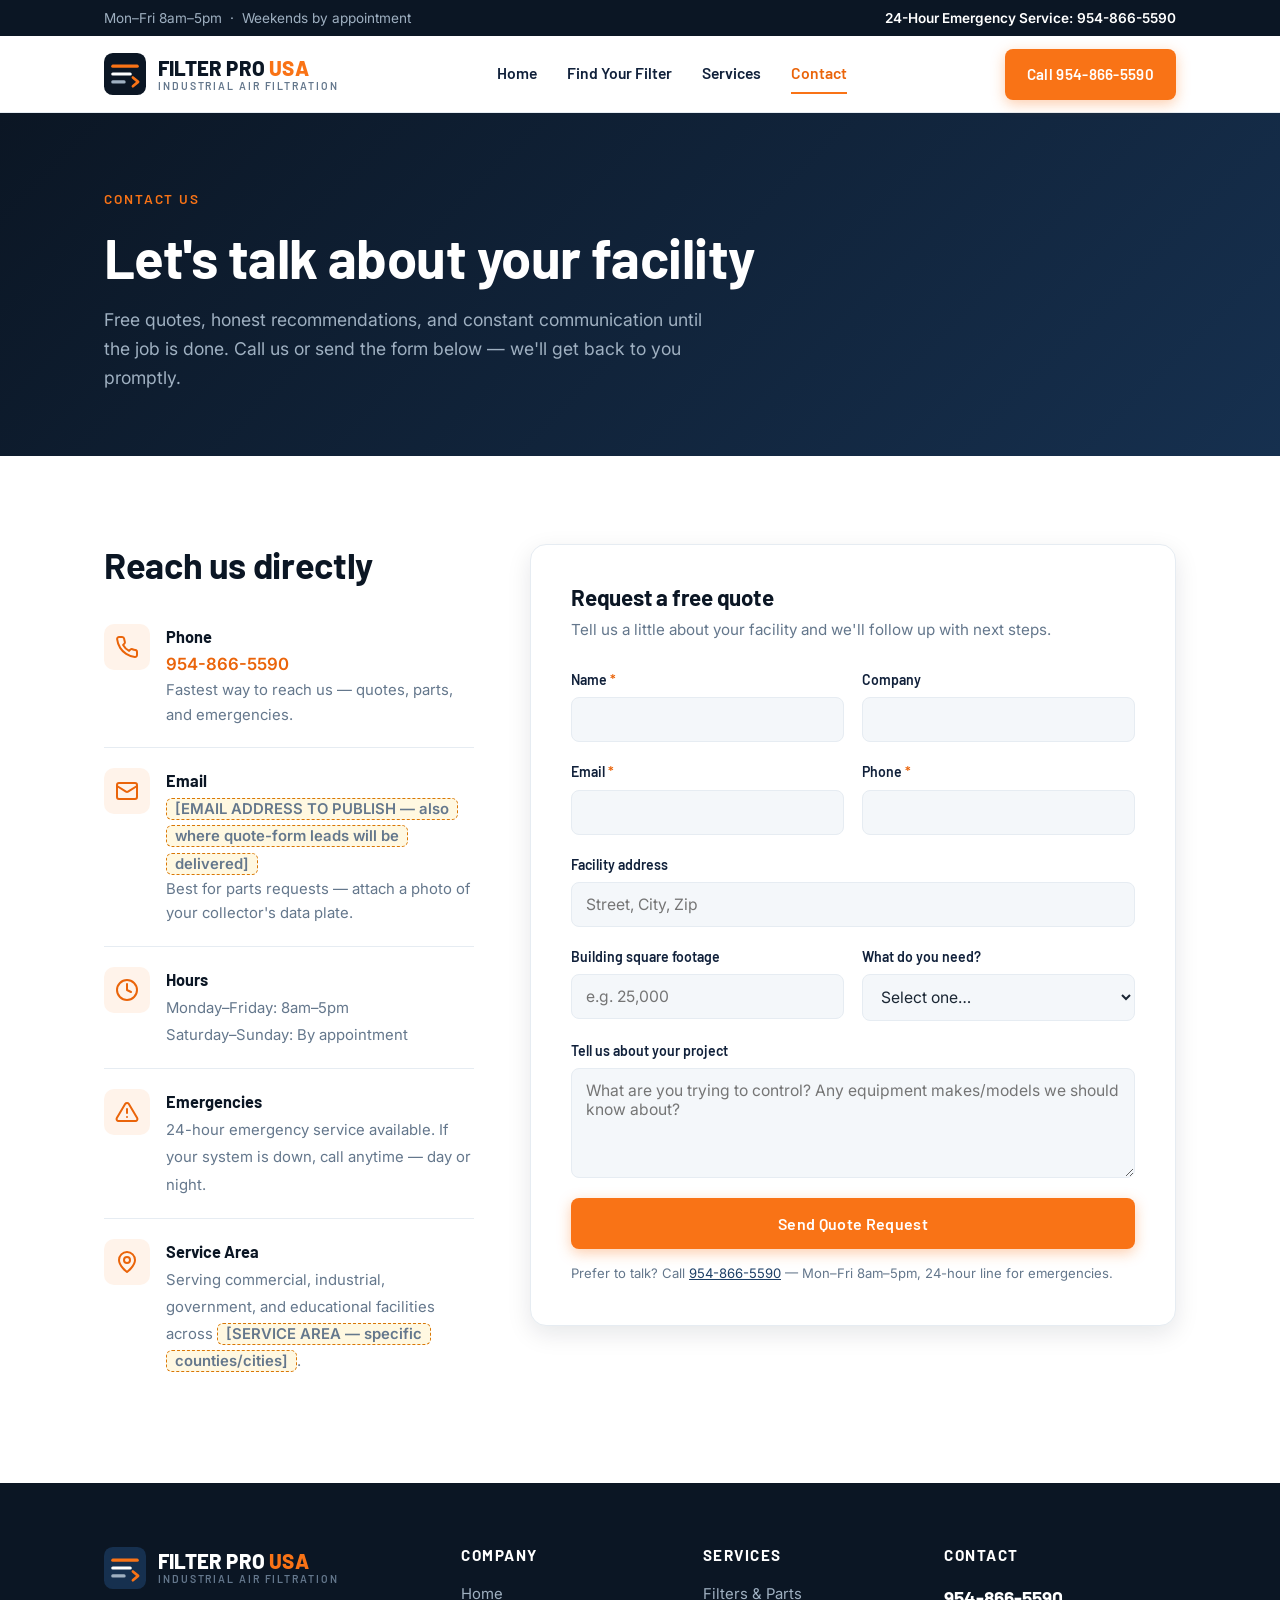
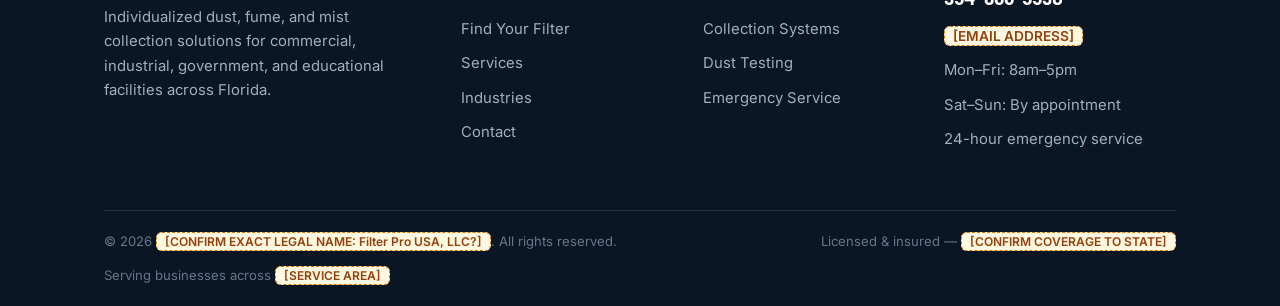
==== commit 52aeb3eb: "Second marketability pass: dedicated filters page, tighter nav, SEO plumbing - New filters.html: 3-s" ====
--- a/contact.html
+++ b/contact.html
@@ -5,6 +5,9 @@
   <meta name="viewport" content="width=device-width, initial-scale=1.0">
   <title>Contact Us | Filter Pro USA — Free Quotes, 954-866-5590</title>
   <meta name="description" content="Request a free quote from Filter Pro USA. Call 954-866-5590 — Mon–Fri 8am–5pm, weekends by appointment, 24-hour emergency service available across Florida.">
+  <meta property="og:type" content="website">
+  <meta property="og:title" content="Contact Filter Pro USA — Free Quotes">
+  <meta property="og:description" content="Call 954-866-5590 or send the quote form. Mon–Fri 8am–5pm, 24-hour emergency line.">
   <link rel="preconnect" href="https://fonts.googleapis.com">
   <link rel="preconnect" href="https://fonts.gstatic.com" crossorigin>
   <link href="https://fonts.googleapis.com/css2?family=Barlow:wght@600;700;800&family=Inter:wght@400;500;600&display=swap" rel="stylesheet">
@@ -43,9 +46,8 @@
 
       <nav class="main-nav" id="mainNav">
         <a href="index.html">Home</a>
+        <a href="filters.html">Find Your Filter</a>
         <a href="services.html">Services</a>
-        <a href="index.html#find-filter">Find Your Filter</a>
-        <a href="index.html#industries">Industries</a>
         <a href="contact.html" class="active">Contact</a>
       </nav>
 
@@ -211,8 +213,8 @@
           <h4>Company</h4>
           <ul>
             <li><a href="index.html">Home</a></li>
+            <li><a href="filters.html">Find Your Filter</a></li>
             <li><a href="services.html">Services</a></li>
-            <li><a href="index.html#find-filter">Find Your Filter</a></li>
             <li><a href="index.html#industries">Industries</a></li>
             <li><a href="contact.html">Contact</a></li>
           </ul>
@@ -221,7 +223,7 @@
         <div>
           <h4>Services</h4>
           <ul>
-            <li><a href="services.html#filters">Filters &amp; Parts</a></li>
+            <li><a href="filters.html">Filters &amp; Parts</a></li>
             <li><a href="services.html#collection">Collection Systems</a></li>
             <li><a href="services.html#testing">Dust Testing</a></li>
             <li><a href="services.html#service">Emergency Service</a></li>
@@ -242,6 +244,7 @@
 
       <div class="footer-bottom">
         <span>© 2026 <span class="ph">[CONFIRM EXACT LEGAL NAME: Filter Pro USA, LLC?]</span>. All rights reserved.</span>
+        <span>Licensed &amp; insured — <span class="ph">[CONFIRM COVERAGE TO STATE]</span></span>
         <span>Serving businesses across <span class="ph">[SERVICE AREA]</span></span>
       </div>
     </div>
--- a/css/styles.css
+++ b/css/styles.css
@@ -29,6 +29,9 @@
 
 html { scroll-behavior: smooth; }
 
+/* Anchor targets land below the sticky header */
+[id] { scroll-margin-top: 96px; }
+
 body {
   font-family: var(--font-body);
   font-size: 16.5px;
@@ -822,6 +825,16 @@
 .finder-panel p { color: var(--steel-500); font-size: 0.95rem; margin-bottom: 14px; }
 .finder-panel .btn { width: 100%; justify-content: center; margin-top: 8px; }
 .finder-panel .btn + .btn { margin-top: 12px; }
+
+/* ---------- Finder teaser (homepage) ---------- */
+
+.teaser-actions {
+  display: flex;
+  gap: 14px;
+  justify-content: center;
+  flex-wrap: wrap;
+  margin-top: 30px;
+}
 
 /* ---------- Testimonials ---------- */
 
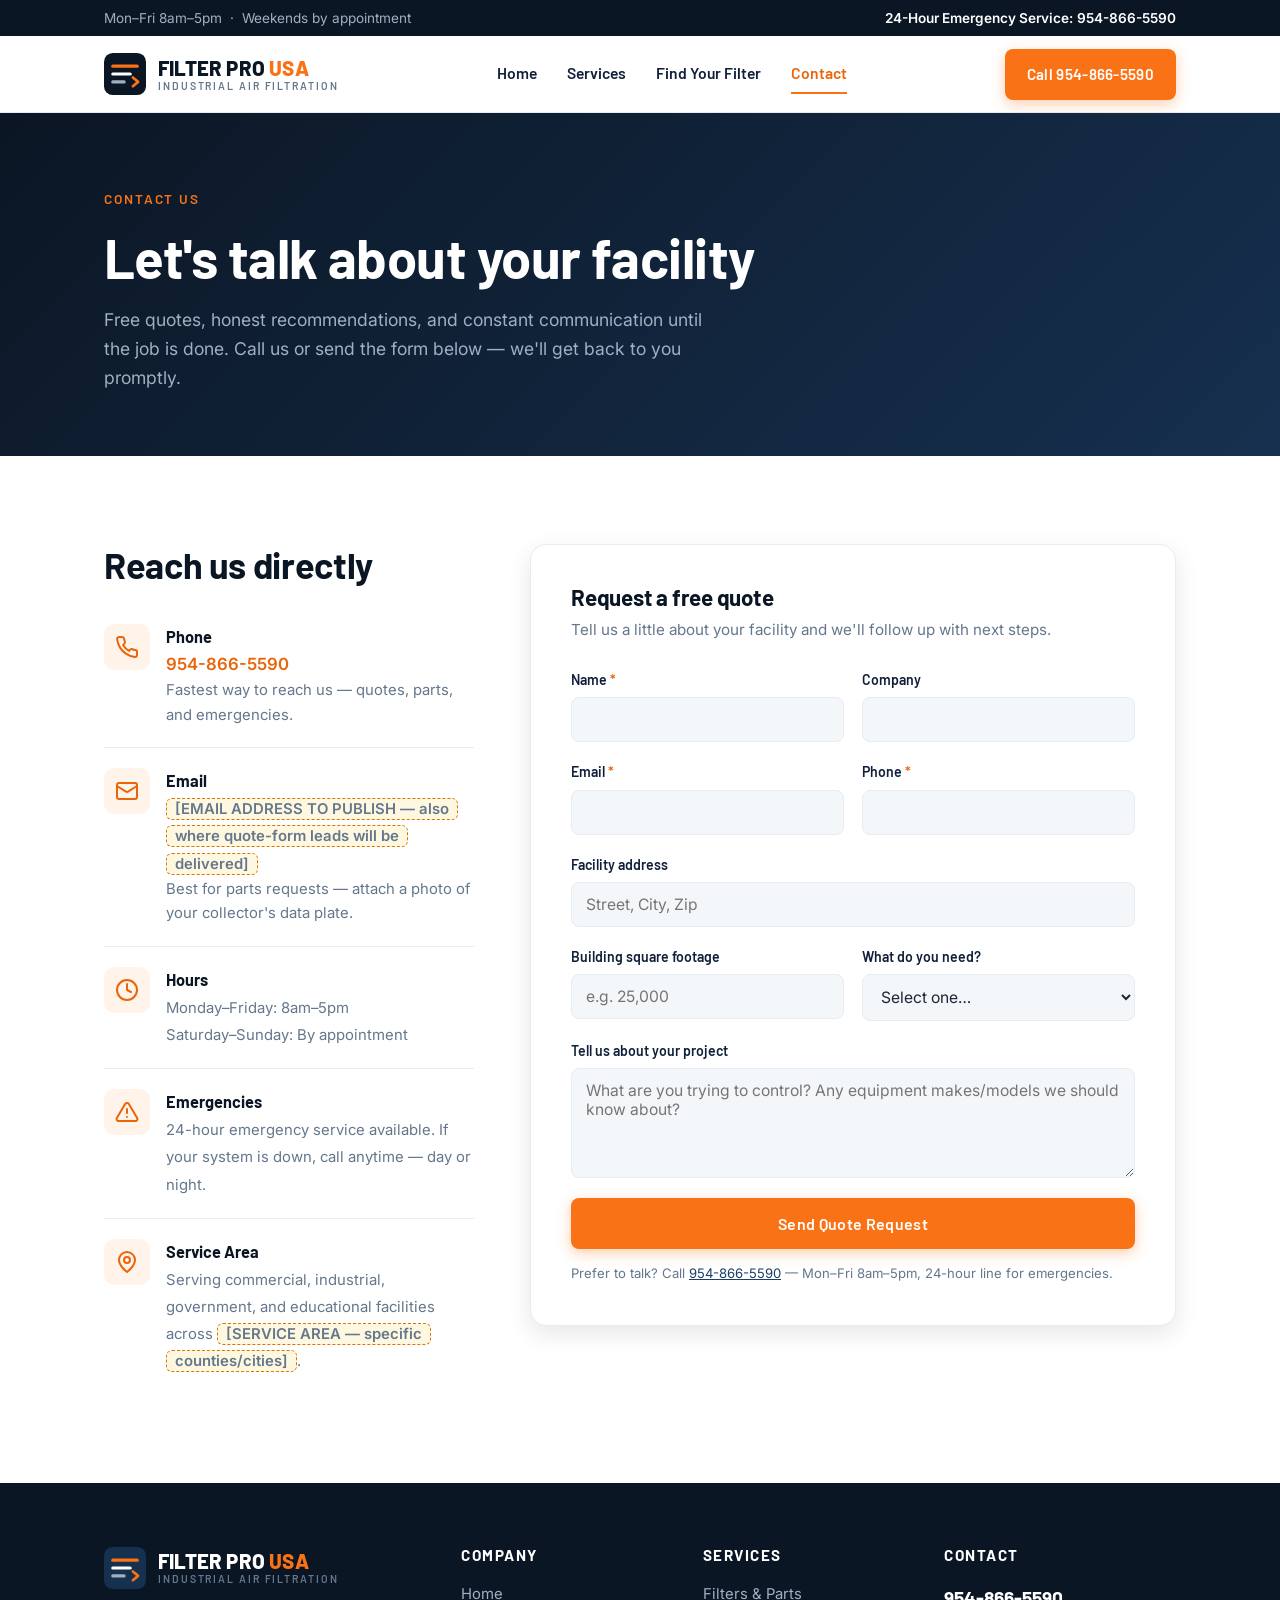
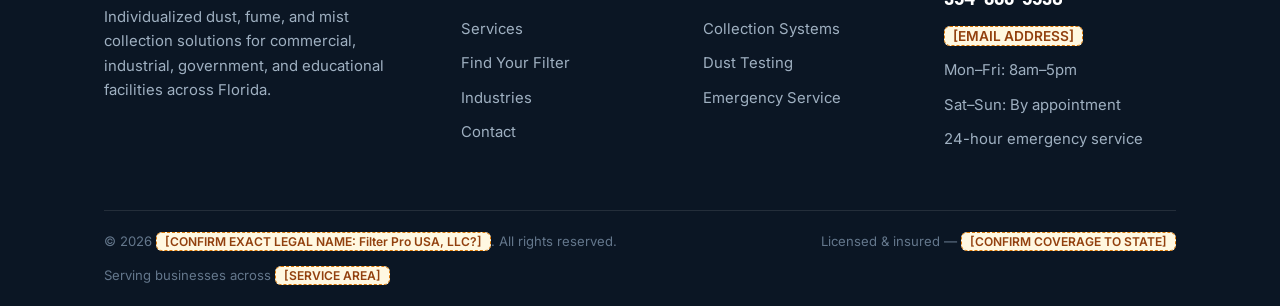
==== commit 47303341: "Rebalance to systems-first positioning per owner's actual business The owner's job photos show his c" ====
--- a/contact.html
+++ b/contact.html
@@ -46,8 +46,8 @@
 
       <nav class="main-nav" id="mainNav">
         <a href="index.html">Home</a>
+        <a href="services.html">Services</a>
         <a href="filters.html">Find Your Filter</a>
-        <a href="services.html">Services</a>
         <a href="contact.html" class="active">Contact</a>
       </nav>
 
@@ -213,8 +213,8 @@
           <h4>Company</h4>
           <ul>
             <li><a href="index.html">Home</a></li>
+            <li><a href="services.html">Services</a></li>
             <li><a href="filters.html">Find Your Filter</a></li>
-            <li><a href="services.html">Services</a></li>
             <li><a href="index.html#industries">Industries</a></li>
             <li><a href="contact.html">Contact</a></li>
           </ul>
--- a/css/styles.css
+++ b/css/styles.css
@@ -836,6 +836,36 @@
   margin-top: 30px;
 }
 
+/* ---------- Recent work gallery ---------- */
+
+.work-grid {
+  display: grid;
+  grid-template-columns: repeat(auto-fit, minmax(280px, 1fr));
+  gap: 24px;
+}
+
+.work-card {
+  margin: 0;
+  border-radius: var(--radius);
+  overflow: hidden;
+  border: 1px solid var(--steel-200);
+  background: var(--white);
+  box-shadow: var(--shadow-sm);
+}
+
+.work-card img {
+  width: 100%;
+  aspect-ratio: 4 / 3;
+  object-fit: cover;
+  display: block;
+}
+
+.work-card figcaption {
+  padding: 14px 18px;
+  font-size: 0.9rem;
+  color: var(--steel-500);
+}
+
 /* ---------- Testimonials ---------- */
 
 .quote-grid {
